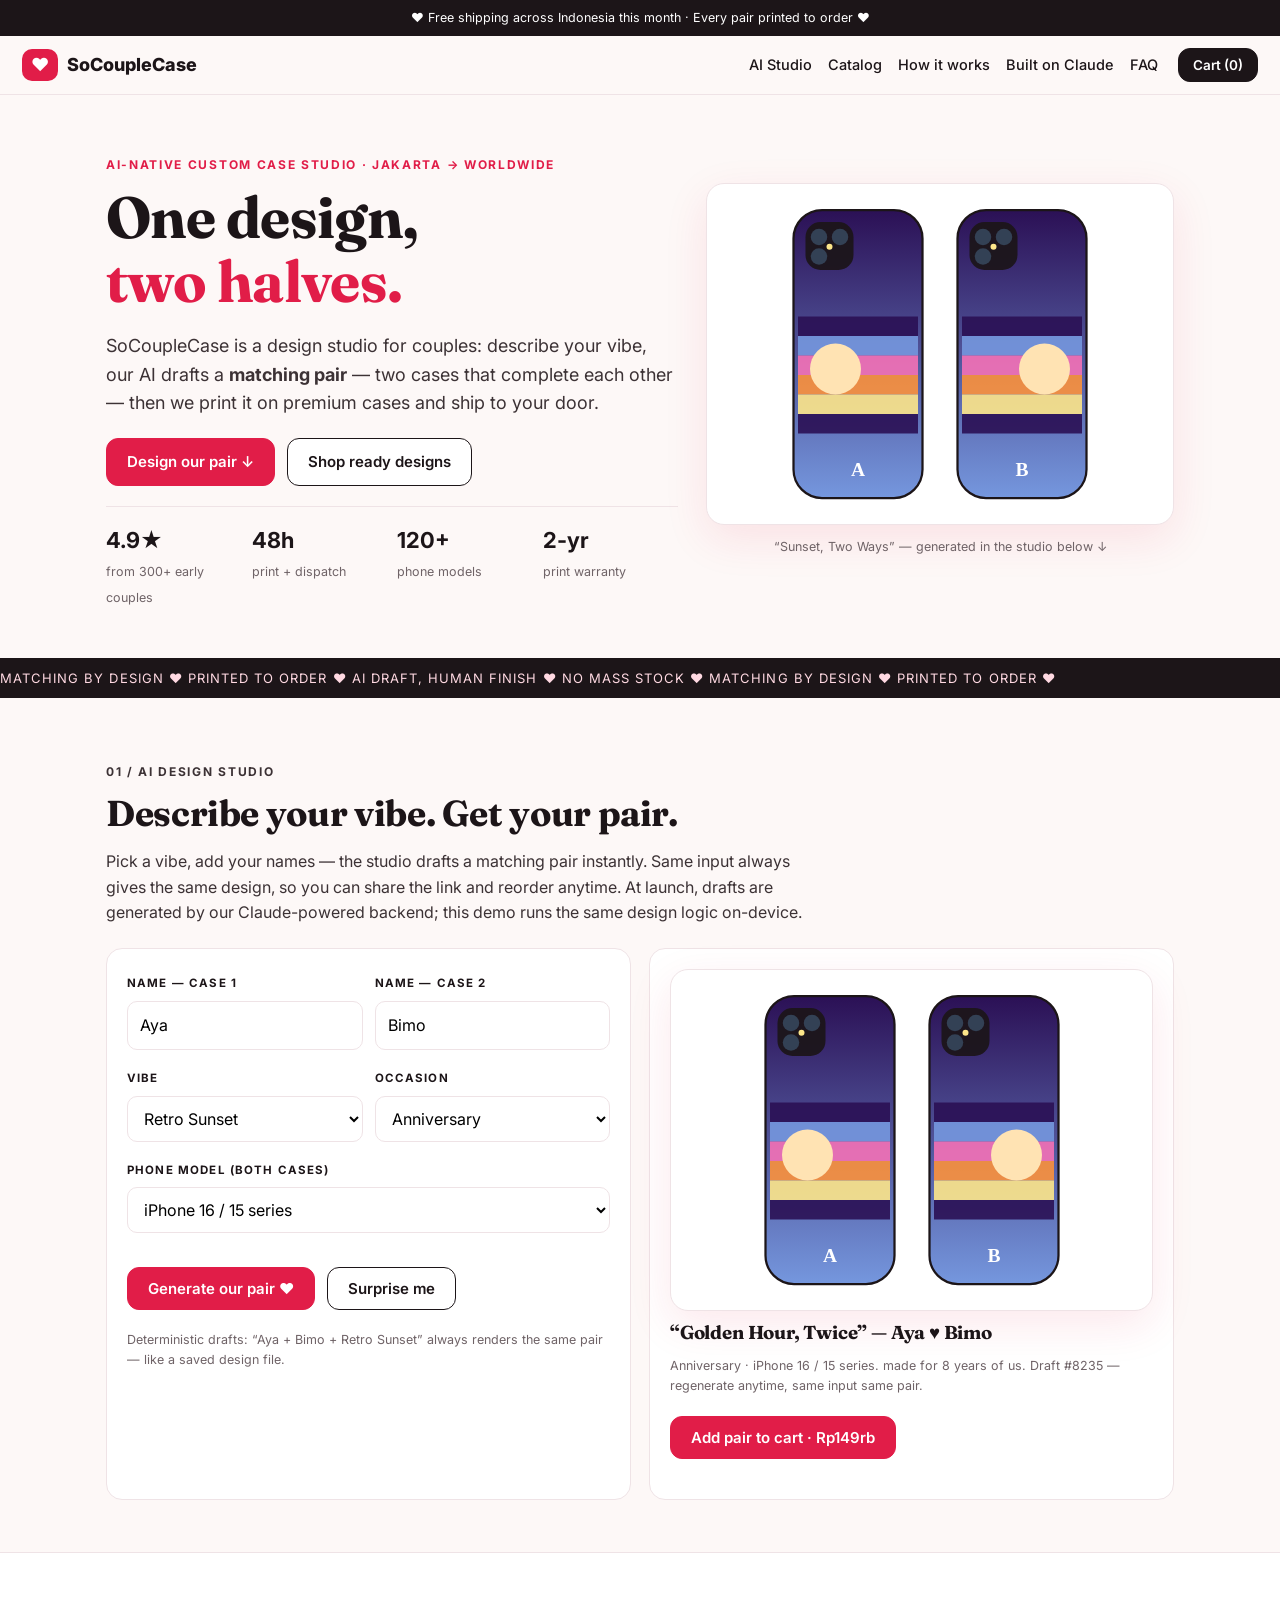
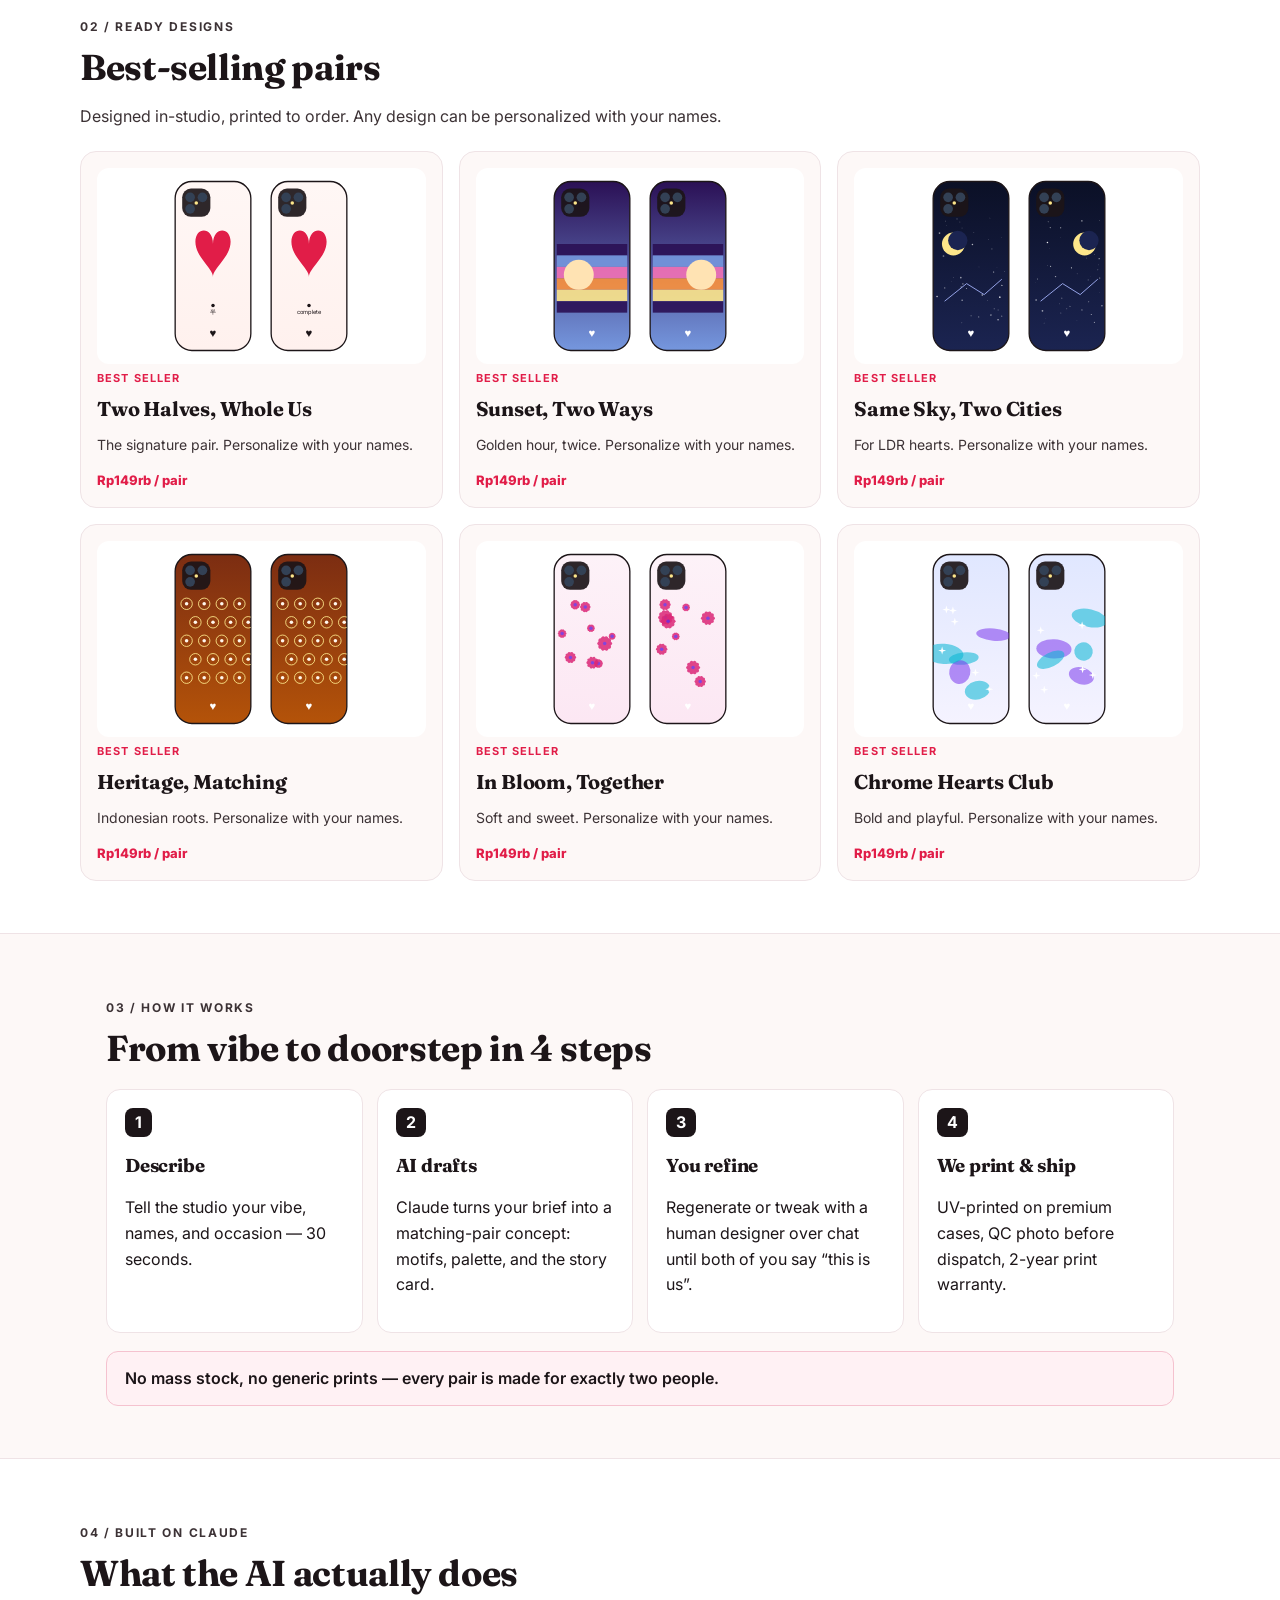
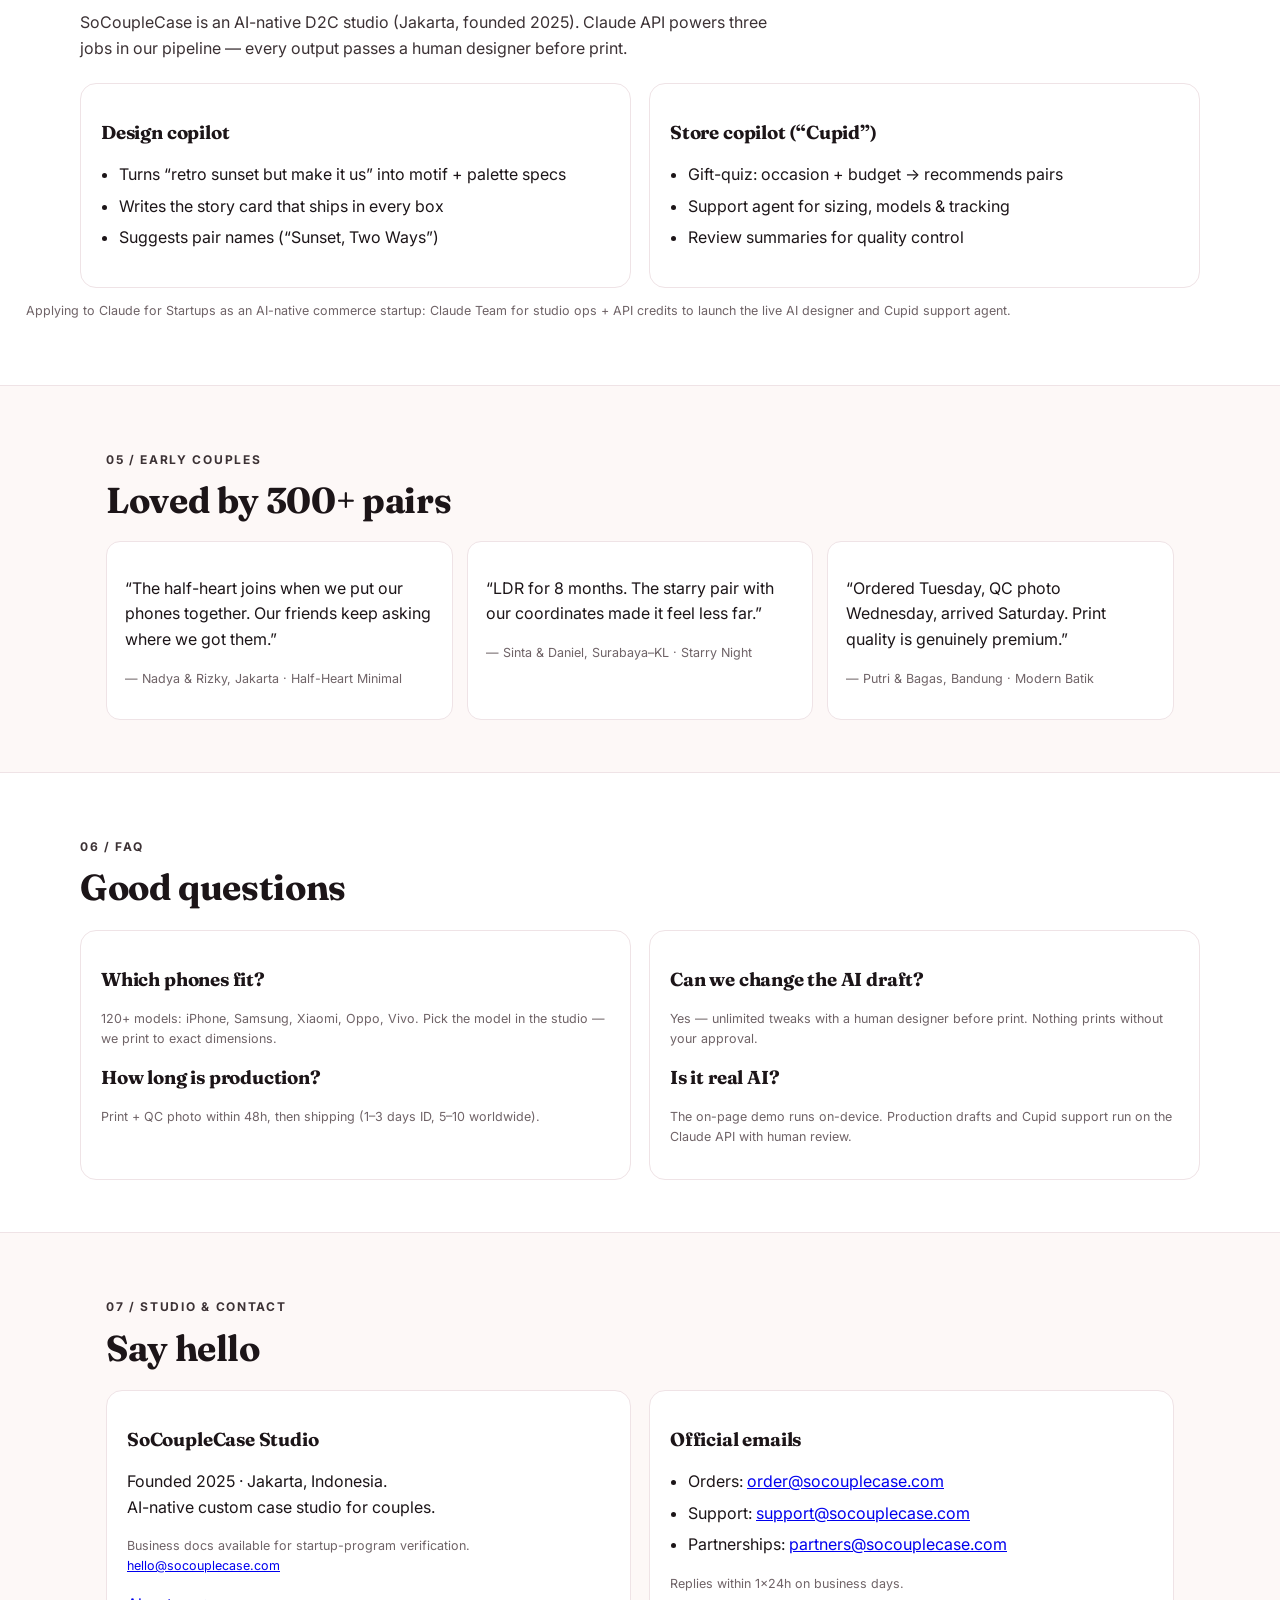
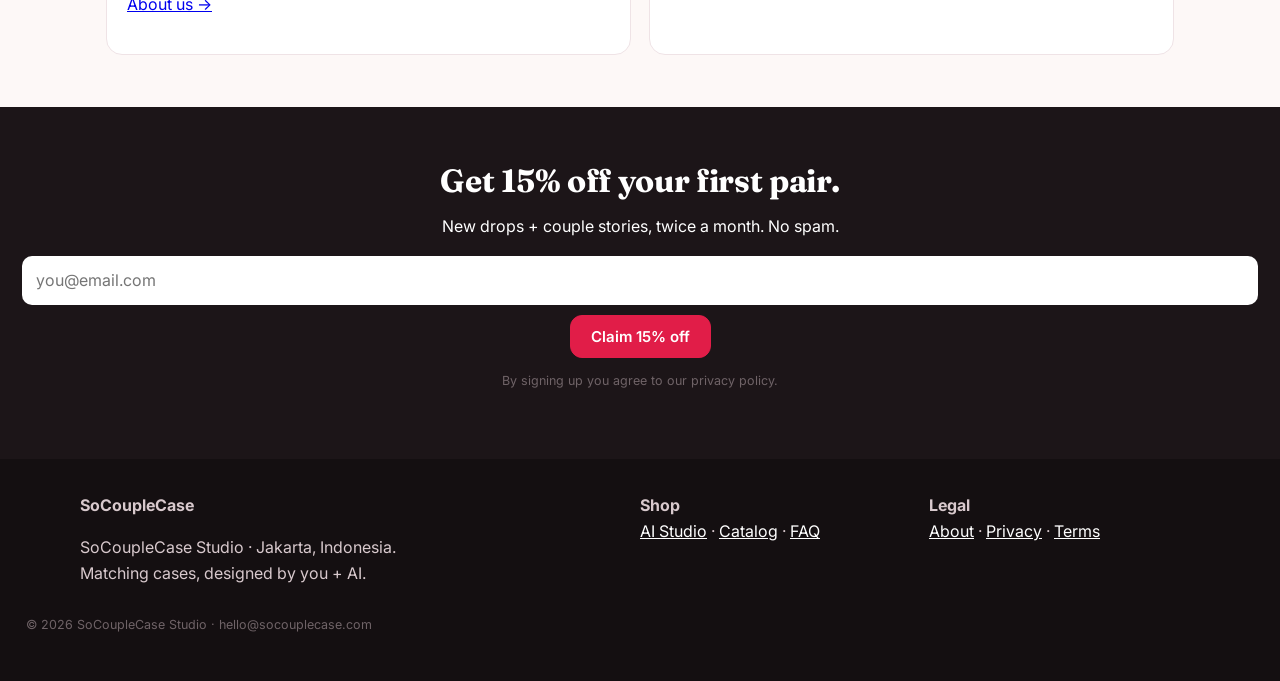
==== index.html @ fdfcd5f7 "launch socouplecase.com: AI couple-case design studio" ====
<!doctype html>
<html lang="en">
<head>
<meta charset="utf-8" />
<meta name="viewport" content="width=device-width, initial-scale=1" />
<title>SoCoupleCase — Matching Couple Phone Cases, Designed with AI</title>
<meta name="description" content="Design matching couple phone cases with AI. Describe your vibe, preview the pair live, we print and ship. AI-native custom case studio from Jakarta. Built on Claude." />
<link rel="canonical" href="https://socouplecase.com/" />
<meta property="og:type" content="website" />
<meta property="og:site_name" content="SoCoupleCase" />
<meta property="og:title" content="SoCoupleCase — Matching cases, designed by you + AI" />
<meta property="og:description" content="AI design studio for couple phone cases: describe your vibe, preview the pair, printed on premium cases." />
<meta property="og:url" content="https://socouplecase.com/" />
<meta name="twitter:card" content="summary_large_image" />
<link rel="icon" href="data:image/svg+xml,<svg xmlns='http://www.w3.org/2000/svg' viewBox='0 0 100 100'><rect width='100' height='100' rx='22' fill='%23E11D48'/><text x='50' y='70' font-size='52' text-anchor='middle' fill='white' font-family='Georgia'>♥</text></svg>" />
<link rel="preconnect" href="https://fonts.googleapis.com" />
<link rel="preconnect" href="https://fonts.gstatic.com" crossorigin />
<link href="https://fonts.googleapis.com/css2?family=Inter:wght@400;500;600;700;800&family=Fraunces:opsz,wght@9..144,500;9..144,700&display=swap" rel="stylesheet" />
<link rel="stylesheet" href="./styles.css" />
<script type="application/ld+json">
{"@context":"https://schema.org","@type":"Organization","name":"SoCoupleCase","url":"https://socouplecase.com/","logo":"https://socouplecase.com/icon.png","foundingDate":"2025","address":{"@type":"PostalAddress","addressLocality":"Jakarta","addressCountry":"ID"},"email":"hello@socouplecase.com"}
</script>
</head>
<body>
<div class="topbar">♥ Free shipping across Indonesia this month · Every pair printed to order ♥</div>
<header class="nav">
  <a class="brand" href="/"><span class="brand-mark">♥</span> SoCoupleCase</a>
  <nav class="nav-links"><a href="#studio">AI Studio</a><a href="#catalog">Catalog</a><a href="#how">How it works</a><a href="#claude">Built on Claude</a><a href="#faq">FAQ</a></nav>
  <button class="btn small" id="cartBtn">Cart (<span id="cartCount">0</span>)</button>
</header>

<main>
<!-- HERO -->
<section class="hero">
  <div class="hero-main">
    <p class="kicker">AI-NATIVE CUSTOM CASE STUDIO · JAKARTA → WORLDWIDE</p>
    <h1>One design,<br /><em>two halves.</em></h1>
    <p class="lede">SoCoupleCase is a design studio for couples: describe your vibe, our AI drafts a <strong>matching pair</strong> — two cases that complete each other — then we print it on premium cases and ship to your door.</p>
    <div class="cta-row"><a href="#studio" class="btn primary">Design our pair ↓</a><a href="#catalog" class="btn ghost">Shop ready designs</a></div>
    <div class="trust"><div><b>4.9★</b><span>from 300+ early couples</span></div><div><b>48h</b><span>print + dispatch</span></div><div><b>120+</b><span>phone models</span></div><div><b>2-yr</b><span>print warranty</span></div></div>
  </div>
  <aside class="hero-side"><div class="pair-demo" id="heroPair" aria-label="Example matching pair preview"></div>
  <p class="fine" style="text-align:center">“Sunset, Two Ways” — generated in the studio below ↓</p></aside>
</section>

<div class="marquee"><span>MATCHING BY DESIGN ♥ PRINTED TO ORDER ♥ AI DRAFT, HUMAN FINISH ♥ NO MASS STOCK ♥ MATCHING BY DESIGN ♥ PRINTED TO ORDER ♥&nbsp;</span></div>

<!-- STUDIO -->
<section id="studio" class="section">
  <div class="sec-head"><p class="kicker">01 / AI DESIGN STUDIO</p><h2>Describe your vibe. Get your pair.</h2>
  <p>Pick a vibe, add your names — the studio drafts a matching pair instantly. Same input always gives the same design, so you can share the link and reorder anytime. At launch, drafts are generated by our Claude-powered backend; this demo runs the same design logic on-device.</p></div>
  <div class="grid2">
    <div class="card">
      <div class="frow"><div><label for="nameA">NAME — CASE 1</label><input id="nameA" maxlength="12" value="Aya" /></div>
      <div><label for="nameB">NAME — CASE 2</label><input id="nameB" maxlength="12" value="Bimo" /></div></div>
      <div class="frow"><div><label for="vibe">VIBE</label><select id="vibe"><option>Half-Heart Minimal</option><option>Retro Sunset</option><option>Starry Night</option><option>Modern Batik</option><option>Blossom</option><option>Y2K Chrome</option></select></div>
      <div><label for="occasion">OCCASION</label><select id="occasion"><option>Anniversary</option><option>Valentine</option><option>Just because</option><option>LDR — miles apart</option></select></div></div>
      <div><label for="model">PHONE MODEL (BOTH CASES)</label><select id="model"><option>iPhone 16 / 15 series</option><option>iPhone 14 / 13 series</option><option>Samsung S24 / S23 series</option><option>Samsung A series</option><option>Xiaomi / Oppo / Vivo</option></select></div>
      <div class="cta-row"><button class="btn primary" id="genBtn">Generate our pair ♥</button><button class="btn ghost" id="surpriseBtn">Surprise me</button></div>
      <p class="fine">Deterministic drafts: “Aya + Bimo + Retro Sunset” always renders the same pair — like a saved design file.</p>
    </div>
    <div class="card result">
      <div class="pair-demo" id="pairOut"></div>
      <h3 id="designTitle" style="margin:12px 0 4px">Your pair appears here</h3>
      <p class="fine" id="designStory">Fill the form and hit generate.</p>
      <div class="cta-row"><button class="btn primary" id="addBtn" disabled>Add pair to cart · <span id="price">Rp149rb</span></button></div>
    </div>
  </div>
</section>

<!-- CATALOG -->
<section id="catalog" class="section alt">
  <div class="sec-head"><p class="kicker">02 / READY DESIGNS</p><h2>Best-selling pairs</h2><p>Designed in-studio, printed to order. Any design can be personalized with your names.</p></div>
  <div class="news-grid" id="catalogGrid"></div>
</section>

<!-- HOW -->
<section id="how" class="section">
  <div class="sec-head"><p class="kicker">03 / HOW IT WORKS</p><h2>From vibe to doorstep in 4 steps</h2></div>
  <div class="steps">
    <div class="step"><b>1</b><h3>Describe</h3><p>Tell the studio your vibe, names, and occasion — 30 seconds.</p></div>
    <div class="step"><b>2</b><h3>AI drafts</h3><p>Claude turns your brief into a matching-pair concept: motifs, palette, and the story card.</p></div>
    <div class="step"><b>3</b><h3>You refine</h3><p>Regenerate or tweak with a human designer over chat until both of you say “this is us”.</p></div>
    <div class="step"><b>4</b><h3>We print &amp; ship</h3><p>UV-printed on premium cases, QC photo before dispatch, 2-year print warranty.</p></div>
  </div>
  <div class="banner">No mass stock, no generic prints — every pair is made for exactly two people.</div>
</section>

<!-- CLAUDE -->
<section id="claude" class="section alt">
  <div class="sec-head"><p class="kicker">04 / BUILT ON CLAUDE</p><h2>What the AI actually does</h2>
  <p>SoCoupleCase is an AI-native D2C studio (Jakarta, founded 2025). Claude API powers three jobs in our pipeline — every output passes a human designer before print.</p></div>
  <div class="grid2">
    <div class="card"><h3>Design copilot</h3><ul class="list"><li>Turns “retro sunset but make it us” into motif + palette specs</li><li>Writes the story card that ships in every box</li><li>Suggests pair names (“Sunset, Two Ways”)</li></ul></div>
    <div class="card"><h3>Store copilot (“Cupid”)</h3><ul class="list"><li>Gift-quiz: occasion + budget → recommends pairs</li><li>Support agent for sizing, models &amp; tracking</li><li>Review summaries for quality control</li></ul></div>
  </div>
  <p class="fine">Applying to Claude for Startups as an AI-native commerce startup: Claude Team for studio ops + API credits to launch the live AI designer and Cupid support agent.</p>
</section>

<!-- REVIEWS -->
<section class="section">
  <div class="sec-head"><p class="kicker">05 / EARLY COUPLES</p><h2>Loved by 300+ pairs</h2></div>
  <div class="steps" style="grid-template-columns:repeat(3,1fr)">
    <div class="step"><p>“The half-heart joins when we put our phones together. Our friends keep asking where we got them.”</p><p class="fine">— Nadya &amp; Rizky, Jakarta · Half-Heart Minimal</p></div>
    <div class="step"><p>“LDR for 8 months. The starry pair with our coordinates made it feel less far.”</p><p class="fine">— Sinta &amp; Daniel, Surabaya–KL · Starry Night</p></div>
    <div class="step"><p>“Ordered Tuesday, QC photo Wednesday, arrived Saturday. Print quality is genuinely premium.”</p><p class="fine">— Putri &amp; Bagas, Bandung · Modern Batik</p></div>
  </div>
</section>

<!-- FAQ -->
<section id="faq" class="section alt">
  <div class="sec-head"><p class="kicker">06 / FAQ</p><h2>Good questions</h2></div>
  <div class="grid2">
    <div class="card"><h3>Which phones fit?</h3><p class="fine">120+ models: iPhone, Samsung, Xiaomi, Oppo, Vivo. Pick the model in the studio — we print to exact dimensions.</p><h3>How long is production?</h3><p class="fine">Print + QC photo within 48h, then shipping (1–3 days ID, 5–10 worldwide).</p></div>
    <div class="card"><h3>Can we change the AI draft?</h3><p class="fine">Yes — unlimited tweaks with a human designer before print. Nothing prints without your approval.</p><h3>Is it real AI?</h3><p class="fine">The on-page demo runs on-device. Production drafts and Cupid support run on the Claude API with human review.</p></div>
  </div>
</section>

<!-- CONTACT -->
<section class="section">
  <div class="sec-head"><p class="kicker">07 / STUDIO &amp; CONTACT</p><h2>Say hello</h2></div>
  <div class="grid2">
    <div class="card"><h3>SoCoupleCase Studio</h3><p>Founded 2025 · Jakarta, Indonesia.<br />AI-native custom case studio for couples.</p><p class="fine">Business docs available for startup-program verification. <a href="mailto:hello@socouplecase.com">hello@socouplecase.com</a></p><p><a href="./about.html">About us →</a></p></div>
    <div class="card"><h3>Official emails</h3><ul class="list"><li>Orders: <a href="mailto:order@socouplecase.com">order@socouplecase.com</a></li><li>Support: <a href="mailto:support@socouplecase.com">support@socouplecase.com</a></li><li>Partnerships: <a href="mailto:partners@socouplecase.com">partners@socouplecase.com</a></li></ul><p class="fine">Replies within 1×24h on business days.</p></div>
  </div>
</section>

<section class="cta-final"><h2>Get 15% off your first pair.</h2><p>New drops + couple stories, twice a month. No spam.</p><form id="news-form"><input type="email" required placeholder="you@email.com" aria-label="email" /><button class="btn primary" type="submit">Claim 15% off</button></form><p class="fine" id="news-msg">By signing up you agree to our privacy policy.</p></section>
</main>

<dialog id="cartDlg"><h3>Your cart</h3><div id="cartItems"><p class="fine">Empty — design a pair above ♥</p></div><div class="cta-row"><button class="btn ghost" id="closeCart">Continue</button><a class="btn primary" id="checkoutBtn" href="mailto:order@socouplecase.com">Checkout via email</a></div></dialog>

<footer><div class="foot-grid"><div><b>SoCoupleCase</b><p>SoCoupleCase Studio · Jakarta, Indonesia.<br />Matching cases, designed by you + AI.</p></div><div><b>Shop</b><br /><a href="#studio">AI Studio</a> · <a href="#catalog">Catalog</a> · <a href="#faq">FAQ</a></div><div><b>Legal</b><br /><a href="./about.html">About</a> · <a href="./privacy.html">Privacy</a> · <a href="./terms.html">Terms</a></div></div><p class="fine">© 2026 SoCoupleCase Studio · hello@socouplecase.com</p></footer>
<script src="./studio.js"></script>
</body>
</html>
---- styles.css ----
:root{--rose:#E11D48;--ink:#1c1518;--mut:#6f6367;--line:#efe3e6;--bg:#fdf8f7;--card:#fff;--gold:#b45309}
*{box-sizing:border-box}body{margin:0;font-family:Inter,system-ui,sans-serif;background:var(--bg);color:var(--ink);line-height:1.6}
h1,h2,h3{font-family:Fraunces,Georgia,serif;line-height:1.1;letter-spacing:-.01em}
.topbar{background:#1c1518;color:#fff;font-size:12.5px;text-align:center;padding:8px 12px}
.nav{position:sticky;top:0;background:rgba(253,248,247,.93);backdrop-filter:blur(8px);border-bottom:1px solid var(--line);display:flex;align-items:center;gap:20px;padding:12px 22px;z-index:10}
.brand{display:flex;align-items:center;gap:9px;font-weight:800;text-decoration:none;color:var(--ink);font-size:18px}.brand-mark{background:var(--rose);color:#fff;border-radius:10px;padding:2px 9px}
.nav-links{display:flex;gap:16px;margin-left:auto}.nav-links a{color:var(--ink);text-decoration:none;font-size:14.5px;font-weight:500}.nav-links a:hover{color:var(--rose)}
.btn{display:inline-block;border:1px solid var(--ink);background:var(--ink);color:#fff;border-radius:12px;padding:11px 20px;font-weight:600;text-decoration:none;cursor:pointer;font-size:15px;font-family:Inter,sans-serif}.btn.primary{background:var(--rose);border-color:var(--rose)}.btn.ghost{background:#fff;color:var(--ink)}.btn.small{padding:8px 14px;font-size:13.5px}
.hero{display:grid;grid-template-columns:1.1fr .9fr;gap:28px;padding:48px 26px;max-width:1120px;margin:0 auto;align-items:center}
.kicker{font-size:12px;letter-spacing:.14em;font-weight:700;color:var(--rose)}
.hero h1{font-size:58px;margin:10px 0 12px}.hero h1 em{color:var(--rose);font-style:normal}
.lede{font-size:18px;color:#3c3235;max-width:54ch}
.cta-row{display:flex;gap:12px;margin:20px 0;flex-wrap:wrap}
.trust{display:grid;grid-template-columns:repeat(4,1fr);gap:10px;border-top:1px solid var(--line);padding-top:16px}.trust b{display:block;font-size:22px}.trust span{font-size:12.5px;color:var(--mut)}
.fine{font-size:12.5px;color:var(--mut)}
.pair-demo{display:flex;gap:14px;justify-content:center;background:#fff;border:1px solid var(--line);border-radius:18px;padding:20px;box-shadow:0 14px 44px rgba(225,29,72,.10)}.pair-demo svg{width:150px;height:auto}
.marquee{background:#1c1518;color:#ffd9e2;overflow:hidden;white-space:nowrap;padding:10px 0;font-size:13px;letter-spacing:.08em}.marquee span{display:inline-block;animation:mq 24s linear infinite}@keyframes mq{to{transform:translateX(-50%)}}
.section{max-width:1120px;margin:0 auto;padding:52px 26px}.section.alt{background:#fff;border-top:1px solid var(--line);border-bottom:1px solid var(--line);max-width:none}.section.alt>.sec-head,.section.alt>.grid2,.section.alt>.news-grid,.section.alt>.steps{max-width:1120px;margin-left:auto;margin-right:auto}
.sec-head h2{font-size:36px;margin:8px 0 10px}.sec-head p{max-width:72ch;color:#3c3235}
.grid2{display:grid;grid-template-columns:1fr 1fr;gap:18px;margin-top:22px}
.card{background:var(--card);border:1px solid var(--line);border-radius:16px;padding:20px}
.frow{display:grid;grid-template-columns:1fr 1fr;gap:12px}
label{font-size:11.5px;font-weight:700;letter-spacing:.1em}
input,select{width:100%;border:1px solid var(--line);border-radius:10px;padding:11px 12px;font:inherit;margin:6px 0 14px;background:#fff}
.news-grid{display:grid;grid-template-columns:repeat(3,1fr);gap:16px;margin-top:22px}.news{background:#fff;border:1px solid var(--line);border-radius:16px;padding:16px}.section.alt .news{background:var(--bg)}.news h3{margin:8px 0 4px;font-size:20px}.news p{font-size:14px;color:#3c3235}.nmeta{display:flex;gap:10px;align-items:center;margin-top:10px;font-size:13px}.price{font-weight:800;color:var(--rose)}.tag{font-size:11px;font-weight:700;color:var(--rose);letter-spacing:.1em;text-transform:uppercase}.mini-pair{display:flex;gap:8px;justify-content:center;background:#fff;border-radius:12px;padding:10px}.mini-pair svg{width:88px}
.steps{display:grid;grid-template-columns:repeat(4,1fr);gap:14px;margin-top:20px}.step{background:var(--card);border:1px solid var(--line);border-radius:14px;padding:18px}.step b{display:inline-block;background:#1c1518;color:#fff;border-radius:8px;padding:2px 10px}
.banner{margin-top:18px;background:#fff1f4;border:1px solid #f5c2cf;border-radius:12px;padding:14px 18px;font-weight:600}
.list{padding-left:18px}.list li{margin:6px 0}
.cta-final{text-align:center;padding:56px 22px;background:#1c1518;color:#fff}.cta-final h2{font-size:32px;margin:0 0 8px}.cta-final form{display:flex;gap:10px;justify-content:center;margin-top:16px;flex-wrap:wrap}.cta-final input{border-radius:10px;border:0;padding:12px 14px;min-width:260px;font:inherit;margin:0}
dialog{border:1px solid var(--line);border-radius:16px;padding:24px;max-width:420px}
footer{background:#140f11;color:#d8c9cd;padding:34px 26px}.foot-grid{max-width:1120px;margin:0 auto;display:grid;grid-template-columns:2fr 1fr 1fr;gap:18px}footer a{color:#fff}
@media(max-width:900px){.hero{grid-template-columns:1fr}.hero h1{font-size:42px}.grid2,.news-grid,.steps,.foot-grid{grid-template-columns:1fr!important}.trust{grid-template-columns:repeat(2,1fr)}.nav-links{display:none}.frow{grid-template-columns:1fr}}
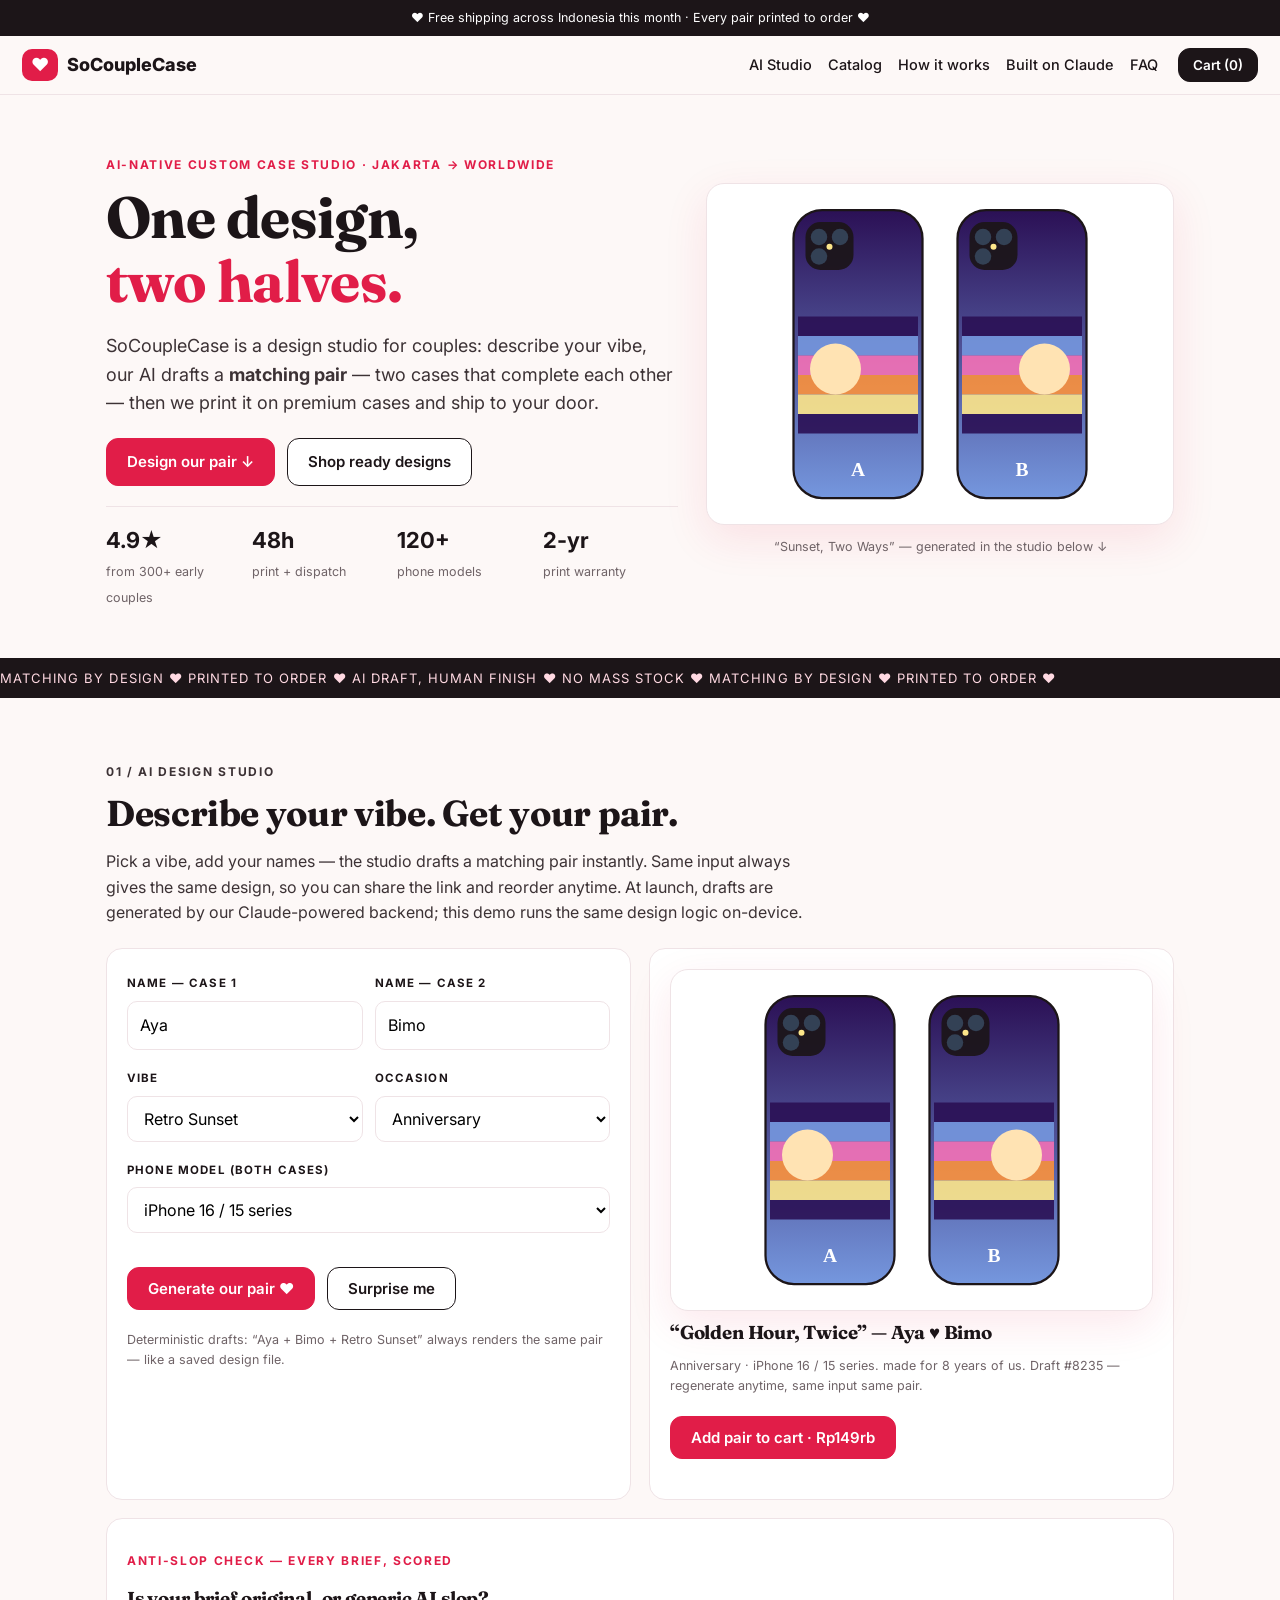
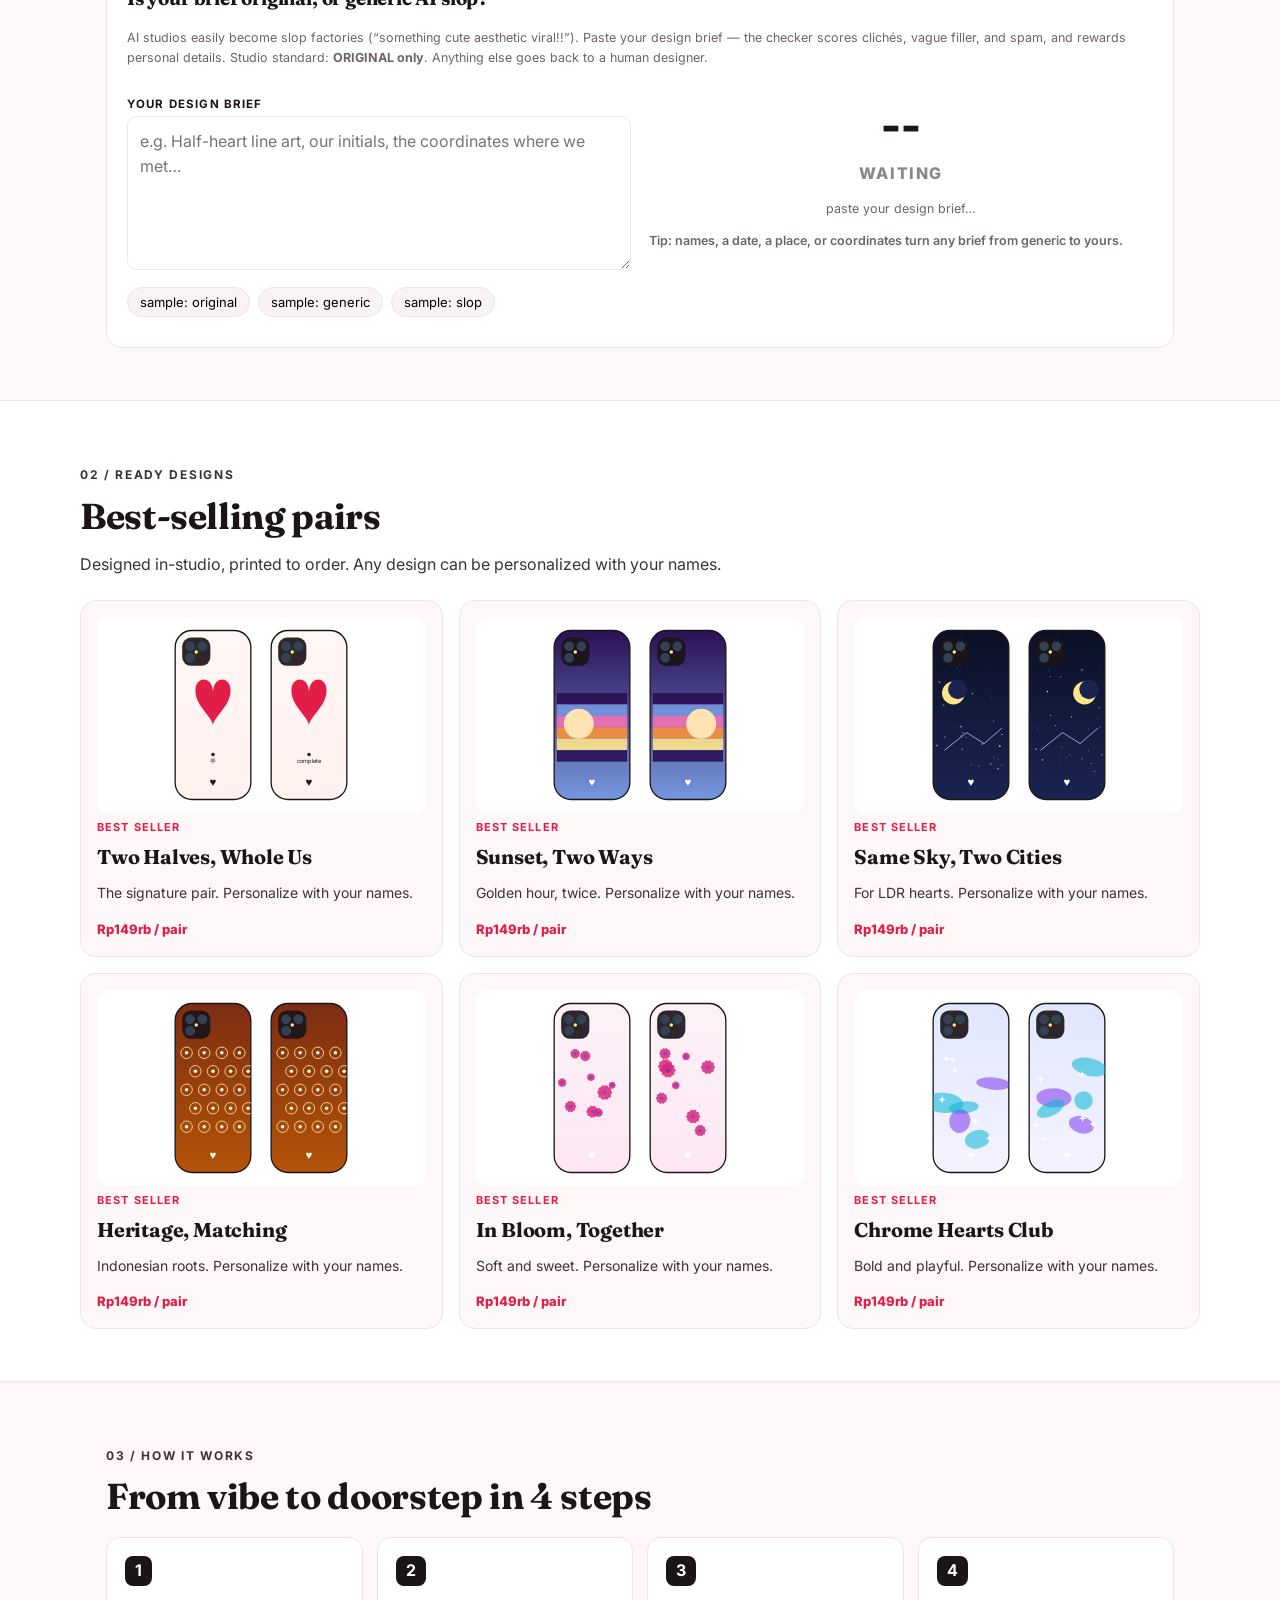
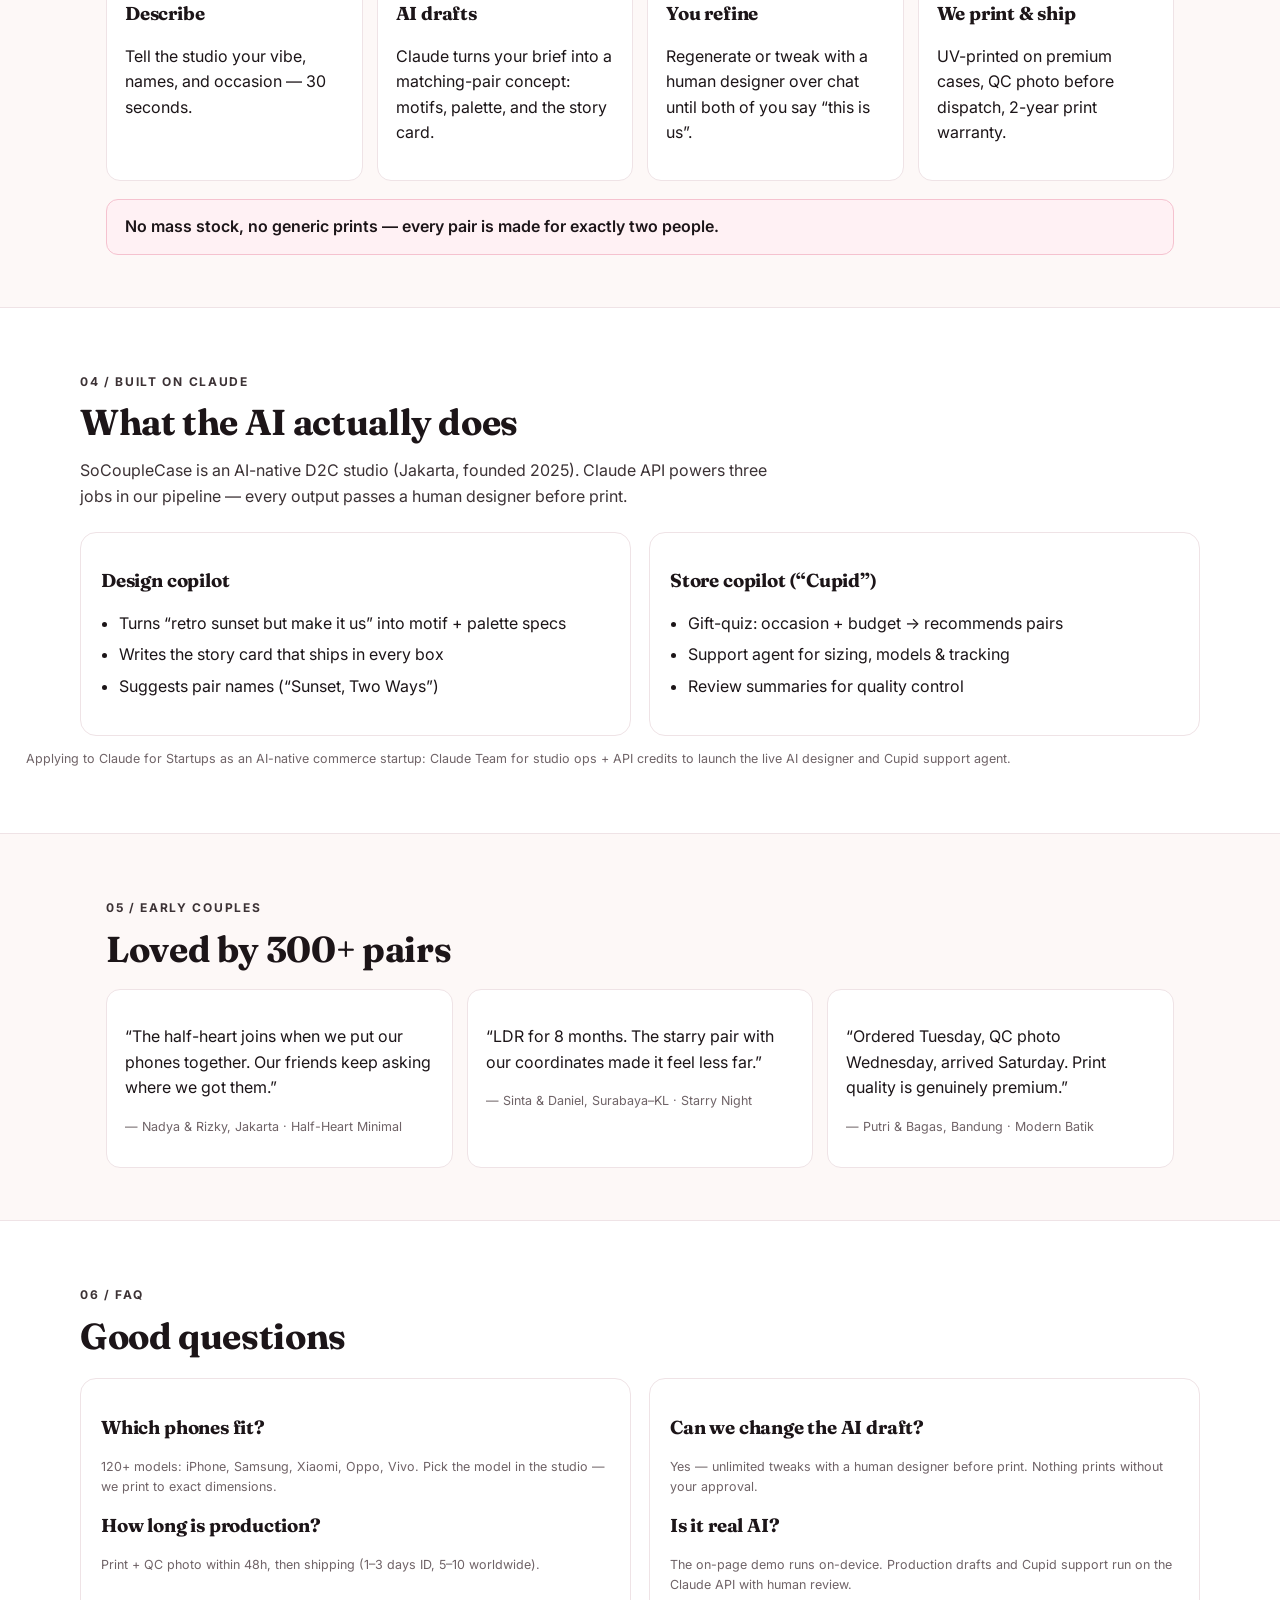
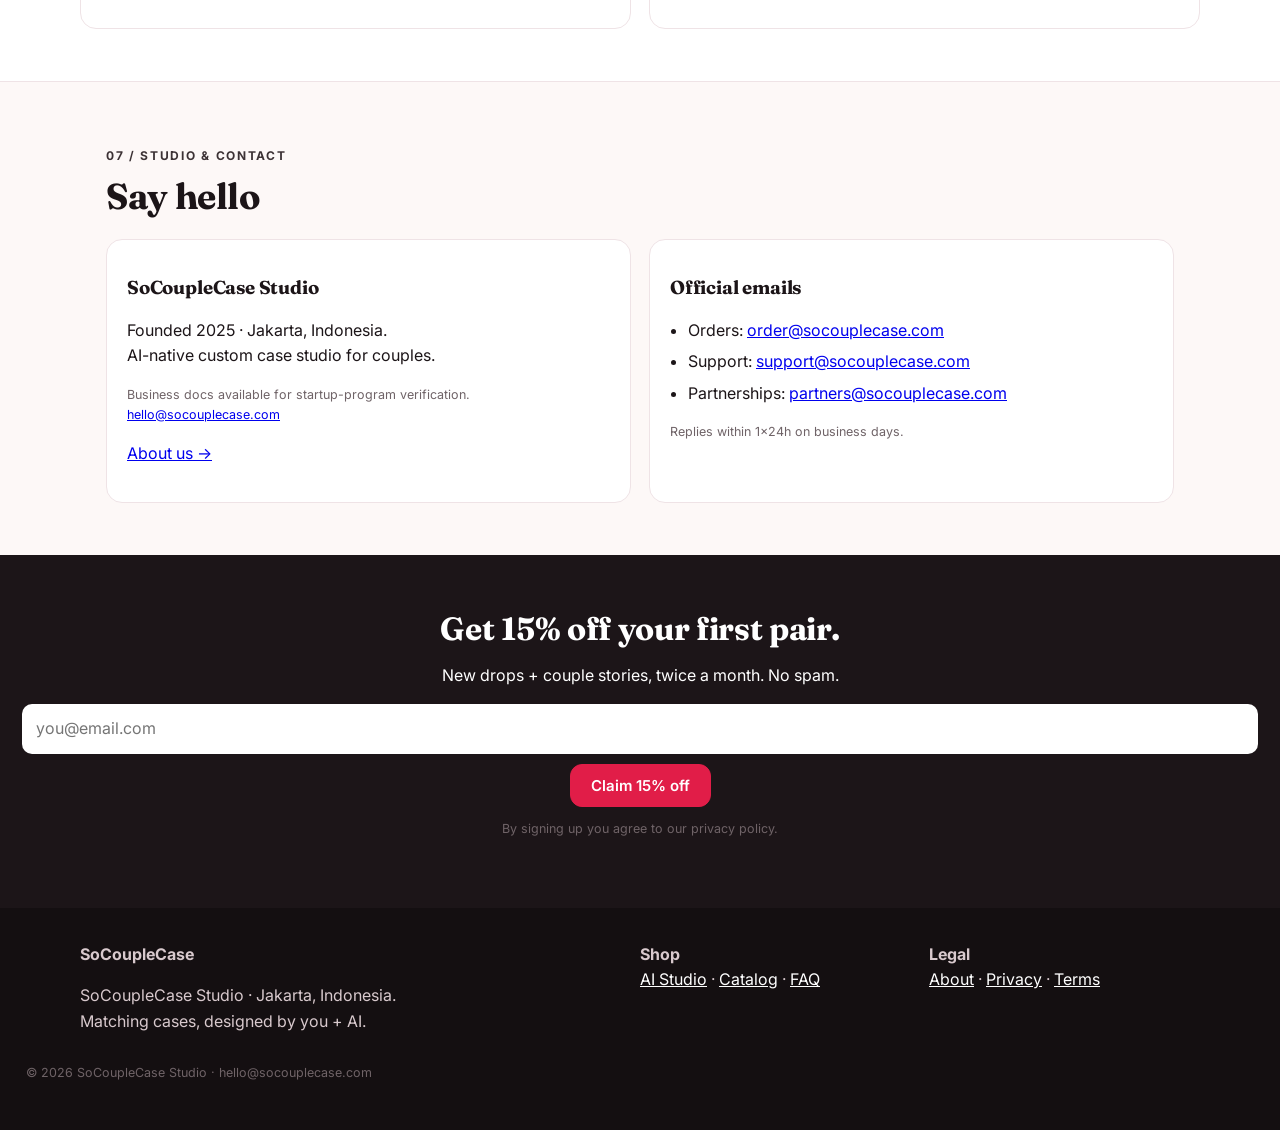
==== commit 7f3c7166: "feat: anti-slop Originality Check for design briefs" ====
--- a/index.html
+++ b/index.html
@@ -66,6 +66,23 @@
       <div class="cta-row"><button class="btn primary" id="addBtn" disabled>Add pair to cart · <span id="price">Rp149rb</span></button></div>
     </div>
   </div>
+  <div class="card" style="margin-top:18px">
+    <p class="kicker">ANTI-SLOP CHECK — EVERY BRIEF, SCORED</p>
+    <h3>Is your brief original, or generic AI slop?</h3>
+    <p class="fine">AI studios easily become slop factories (“something cute aesthetic viral!!”). Paste your design brief — the checker scores clichés, vague filler, and spam, and rewards personal details. Studio standard: <b>ORIGINAL only</b>. Anything else goes back to a human designer.</p>
+    <div class="grid2">
+      <div>
+        <label for="briefInput">YOUR DESIGN BRIEF</label>
+        <textarea id="briefInput" rows="5" style="width:100%;border:1px solid var(--line);border-radius:10px;padding:12px;font:inherit" placeholder="e.g. Half-heart line art, our initials, the coordinates where we met…"></textarea>
+        <div class="chips"><button class="chip bchip" data-sample="original">sample: original</button><button class="chip bchip" data-sample="generic">sample: generic</button><button class="chip bchip" data-sample="slop">sample: slop</button></div>
+      </div>
+      <div>
+        <div class="gauge" style="text-align:center"><div class="gauge-num" id="briefScore" style="font-size:44px;font-weight:800">--</div><div class="verdict" id="briefVerdict" style="font-weight:800;letter-spacing:.1em">WAITING</div><p class="fine" id="briefMeta">paste your design brief…</p></div>
+        <div id="briefSigs"></div>
+        <p class="fine" id="briefTip" style="margin-top:10px;font-weight:600"></p>
+      </div>
+    </div>
+  </div>
 </section>
 
 <!-- CATALOG -->
@@ -132,5 +149,6 @@
 
 <footer><div class="foot-grid"><div><b>SoCoupleCase</b><p>SoCoupleCase Studio · Jakarta, Indonesia.<br />Matching cases, designed by you + AI.</p></div><div><b>Shop</b><br /><a href="#studio">AI Studio</a> · <a href="#catalog">Catalog</a> · <a href="#faq">FAQ</a></div><div><b>Legal</b><br /><a href="./about.html">About</a> · <a href="./privacy.html">Privacy</a> · <a href="./terms.html">Terms</a></div></div><p class="fine">© 2026 SoCoupleCase Studio · hello@socouplecase.com</p></footer>
 <script src="./studio.js"></script>
+<script src="./slop.js"></script>
 </body>
 </html>
--- a/styles.css
+++ b/styles.css
@@ -28,5 +28,7 @@
 .list{padding-left:18px}.list li{margin:6px 0}
 .cta-final{text-align:center;padding:56px 22px;background:#1c1518;color:#fff}.cta-final h2{font-size:32px;margin:0 0 8px}.cta-final form{display:flex;gap:10px;justify-content:center;margin-top:16px;flex-wrap:wrap}.cta-final input{border-radius:10px;border:0;padding:12px 14px;min-width:260px;font:inherit;margin:0}
 dialog{border:1px solid var(--line);border-radius:16px;padding:24px;max-width:420px}
+.chips{display:flex;gap:8px;margin:10px 0;flex-wrap:wrap}.chip{border:1px solid var(--line);background:#faf3f4;border-radius:999px;padding:6px 12px;cursor:pointer;font-size:13px;font-family:Inter,sans-serif}
+.sig{border-bottom:1px solid #f3e6e9;padding:8px 0}.sig-top{display:flex;justify-content:space-between;font-size:14px;font-weight:600}.bar{height:7px;background:#f3e6e9;border-radius:99px;margin-top:6px;overflow:hidden}.bar i{display:block;height:100%}.sig small{color:var(--mut)}
 footer{background:#140f11;color:#d8c9cd;padding:34px 26px}.foot-grid{max-width:1120px;margin:0 auto;display:grid;grid-template-columns:2fr 1fr 1fr;gap:18px}footer a{color:#fff}
 @media(max-width:900px){.hero{grid-template-columns:1fr}.hero h1{font-size:42px}.grid2,.news-grid,.steps,.foot-grid{grid-template-columns:1fr!important}.trust{grid-template-columns:repeat(2,1fr)}.nav-links{display:none}.frow{grid-template-columns:1fr}}
